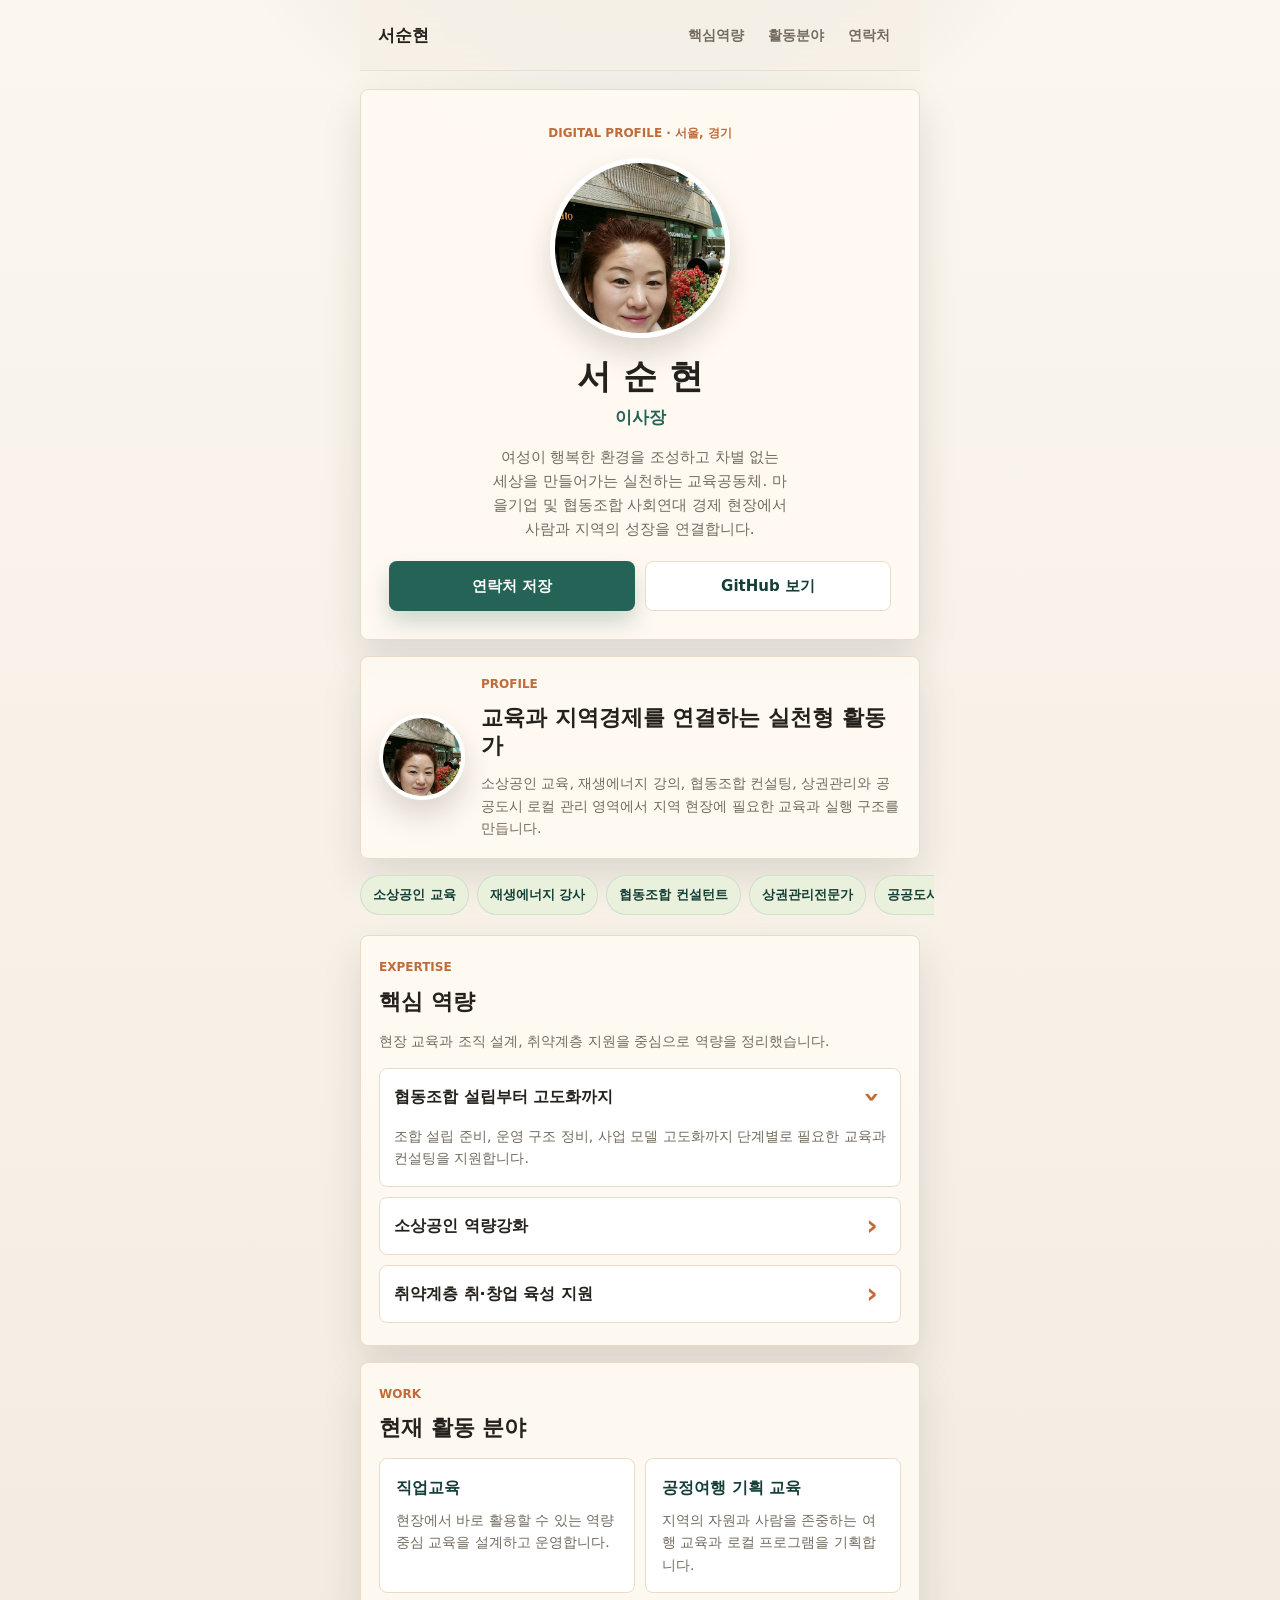
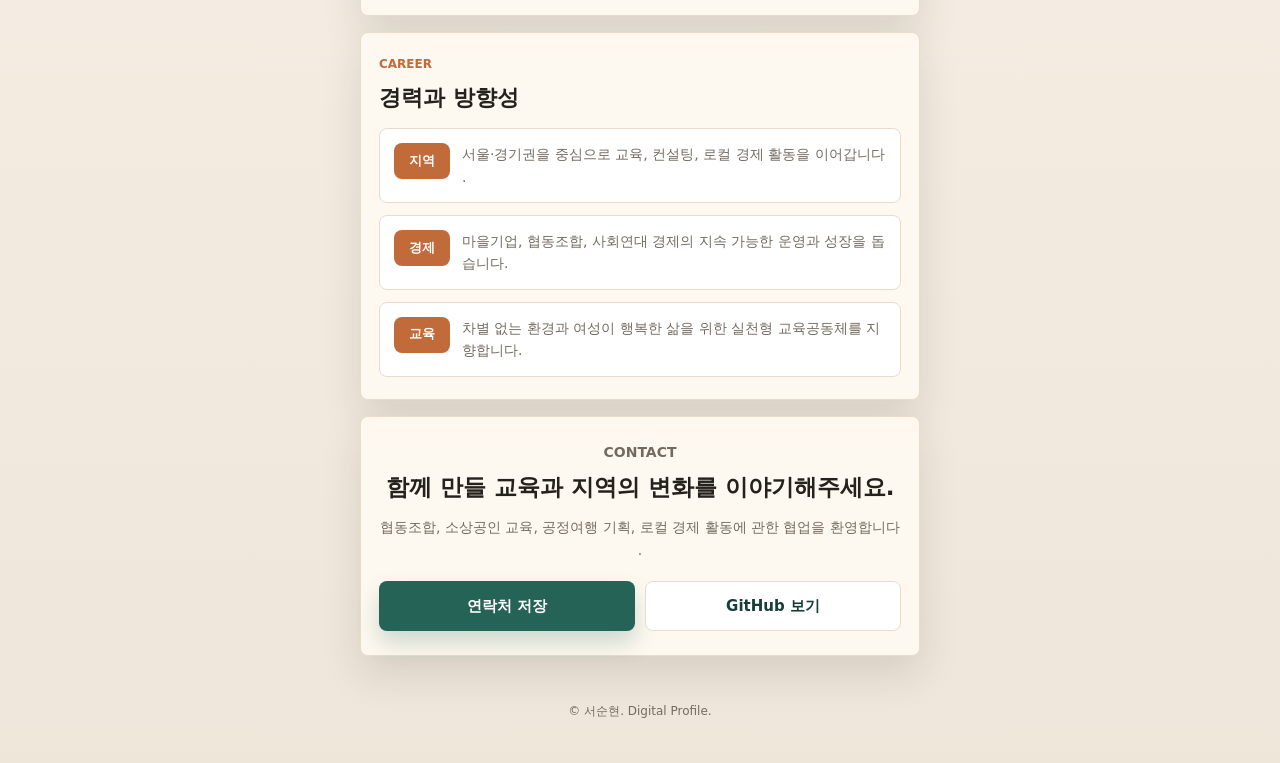
==== yhplus_190403.github.io/index.html @ 054282a0 "Add 서순현 profile page" ====
<!doctype html>
<html lang="ko">
  <head>
    <meta charset="utf-8" />
    <meta name="viewport" content="width=device-width, initial-scale=1" />
    <meta name="robots" content="index, follow" />
    <title>서순현 이사장 | 디지털 프로필</title>
    <meta
      name="description"
      content="서울·경기에서 직업교육, 공정여행 기획 교육, 협동조합 컨설팅, 소상공인 역량강화를 실천하는 서순현 이사장의 디지털 프로필입니다."
    />
    <link rel="canonical" href="https://domino7234.github.io/yhplus_190403.github.io/" />

    <meta property="og:title" content="서순현 이사장 | 디지털 프로필" />
    <meta
      property="og:description"
      content="여성이 행복한 환경과 차별 없는 세상을 만들어가는 실천형 교육공동체 활동가 서순현의 디지털 명함입니다."
    />
    <meta property="og:type" content="profile" />
    <meta property="og:url" content="https://domino7234.github.io/yhplus_190403.github.io/" />
    <meta property="og:image" content="https://domino7234.github.io/yhplus_190403.github.io/assets/profile-photo.png" />

    <!-- 네이버 서치어드바이저 소유확인 meta 태그를 여기에 추가하세요. -->
    <!-- Google Search Console 소유확인 meta 태그를 여기에 추가하세요. -->

    <link rel="stylesheet" href="./style.css" />
  </head>
  <body>
    <header class="site-header">
      <a class="brand" href="#home" aria-label="홈으로 이동">서순현</a>
      <button class="menu-button" type="button" aria-expanded="false" aria-controls="site-nav">
        <span></span>
        <span></span>
        <span></span>
      </button>
      <nav id="site-nav" class="site-nav" aria-label="주요 메뉴">
        <a href="#expertise">핵심역량</a>
        <a href="#work">활동분야</a>
        <a href="#contact">연락처</a>
      </nav>
    </header>

    <main id="home" class="page-shell">
      <section class="hero-card">
        <p class="eyebrow">Digital Profile · 서울, 경기</p>
        <div class="hero-photo photo-frame">
          <img
            src="./assets/profile-photo.png"
            alt="서순현 이사장 프로필 사진"
            data-fallback-initial="서"
          />
        </div>
        <h1>서 순 현</h1>
        <p class="role">이사장</p>
        <p class="lead">
          여성이 행복한 환경을 조성하고 차별 없는 세상을 만들어가는 실천하는 교육공동체.
          마을기업 및 협동조합 사회연대 경제 현장에서 사람과 지역의 성장을 연결합니다.
        </p>
        <div class="hero-actions" aria-label="주요 링크">
          <a class="button primary" href="./contact.vcf" download>연락처 저장</a>
          <a
            class="button ghost"
            href="https://github.com/Domino7234/yhplus_190403"
            target="_blank"
            rel="noopener noreferrer"
          >
            GitHub 보기
          </a>
        </div>
      </section>

      <section class="profile-section" aria-labelledby="profile-title">
        <div class="profile-photo photo-frame compact">
          <img src="./assets/profile-photo.png" alt="서순현 이사장 소개 사진" data-fallback-initial="서" />
        </div>
        <div>
          <p class="section-kicker">Profile</p>
          <h2 id="profile-title">교육과 지역경제를 연결하는 실천형 활동가</h2>
          <p>
            소상공인 교육, 재생에너지 강의, 협동조합 컨설팅, 상권관리와 공공도시 로컬 관리 영역에서
            지역 현장에 필요한 교육과 실행 구조를 만듭니다.
          </p>
        </div>
      </section>

      <section class="keyword-strip" aria-label="주요 키워드">
        <span>소상공인 교육</span>
        <span>재생에너지 강사</span>
        <span>협동조합 컨설턴트</span>
        <span>상권관리전문가</span>
        <span>공공도시 로컬 관리자</span>
      </section>

      <section id="expertise" class="content-section">
        <p class="section-kicker">Expertise</p>
        <h2>핵심 역량</h2>
        <p class="section-desc">현장 교육과 조직 설계, 취약계층 지원을 중심으로 역량을 정리했습니다.</p>

        <div class="accordion-list">
          <article class="accordion-item open">
            <button class="accordion-trigger" type="button" aria-expanded="true">
              <span>협동조합 설립부터 고도화까지</span>
              <span class="chevron">›</span>
            </button>
            <div class="accordion-panel">
              <p>조합 설립 준비, 운영 구조 정비, 사업 모델 고도화까지 단계별로 필요한 교육과 컨설팅을 지원합니다.</p>
            </div>
          </article>

          <article class="accordion-item">
            <button class="accordion-trigger" type="button" aria-expanded="false">
              <span>소상공인 역량강화</span>
              <span class="chevron">›</span>
            </button>
            <div class="accordion-panel">
              <p>지역 상권과 소상공인의 지속 가능한 운영을 위해 교육, 현장 진단, 실행 과제를 함께 설계합니다.</p>
            </div>
          </article>

          <article class="accordion-item">
            <button class="accordion-trigger" type="button" aria-expanded="false">
              <span>취약계층 취·창업 육성 지원</span>
              <span class="chevron">›</span>
            </button>
            <div class="accordion-panel">
              <p>취약계층의 일자리 진입과 창업 준비를 돕는 교육 과정과 지역 기반 성장 프로그램을 기획합니다.</p>
            </div>
          </article>
        </div>
      </section>

      <section id="work" class="content-section">
        <p class="section-kicker">Work</p>
        <h2>현재 활동 분야</h2>
        <div class="card-grid">
          <article class="info-card">
            <strong>직업교육</strong>
            <p>현장에서 바로 활용할 수 있는 역량 중심 교육을 설계하고 운영합니다.</p>
          </article>
          <article class="info-card">
            <strong>공정여행 기획 교육</strong>
            <p>지역의 자원과 사람을 존중하는 여행 교육과 로컬 프로그램을 기획합니다.</p>
          </article>
        </div>
      </section>

      <section class="content-section">
        <p class="section-kicker">Career</p>
        <h2>경력과 방향성</h2>
        <div class="timeline">
          <div class="timeline-item">
            <span>지역</span>
            <p>서울·경기권을 중심으로 교육, 컨설팅, 로컬 경제 활동을 이어갑니다.</p>
          </div>
          <div class="timeline-item">
            <span>경제</span>
            <p>마을기업, 협동조합, 사회연대 경제의 지속 가능한 운영과 성장을 돕습니다.</p>
          </div>
          <div class="timeline-item">
            <span>교육</span>
            <p>차별 없는 환경과 여성이 행복한 삶을 위한 실천형 교육공동체를 지향합니다.</p>
          </div>
        </div>
      </section>

      <section id="contact" class="contact-card">
        <p class="section-kicker">Contact</p>
        <h2>함께 만들 교육과 지역의 변화를 이야기해주세요.</h2>
        <p>협동조합, 소상공인 교육, 공정여행 기획, 로컬 경제 활동에 관한 협업을 환영합니다.</p>
        <div class="hero-actions">
          <a class="button primary" href="./contact.vcf" download>연락처 저장</a>
          <a
            class="button ghost"
            href="https://github.com/Domino7234/yhplus_190403"
            target="_blank"
            rel="noopener noreferrer"
          >
            GitHub 보기
          </a>
        </div>
      </section>
    </main>

    <footer class="site-footer">
      <p>© 서순현. Digital Profile.</p>
    </footer>

    <script src="./script.js"></script>
  </body>
</html>
---- yhplus_190403.github.io/style.css ----
:root {
  --bg: #f6f0e7;
  --paper: #fffaf2;
  --ink: #25211c;
  --muted: #746b60;
  --line: #eadcc9;
  --brand: #256356;
  --brand-dark: #143e37;
  --accent: #c16a3a;
  --soft: #e9f1dc;
  --shadow: 0 18px 40px rgba(37, 33, 28, 0.12);
}

* {
  box-sizing: border-box;
}

html {
  scroll-behavior: smooth;
}

body {
  margin: 0;
  color: var(--ink);
  background:
    radial-gradient(circle at 50% -12%, rgba(37, 99, 86, 0.18), transparent 30rem),
    linear-gradient(180deg, #fbf6ee 0%, var(--bg) 45%, #efe6da 100%);
  font-family: "Pretendard", "Apple SD Gothic Neo", "Noto Sans KR", system-ui, sans-serif;
  line-height: 1.6;
  overflow-x: hidden;
}

a {
  color: inherit;
  text-decoration: none;
}

.site-header {
  position: sticky;
  top: 0;
  z-index: 10;
  display: flex;
  align-items: center;
  justify-content: space-between;
  width: min(100%, 520px);
  margin: 0 auto;
  padding: 14px 18px;
  background: rgba(246, 240, 231, 0.86);
  border-bottom: 1px solid rgba(234, 220, 201, 0.8);
  backdrop-filter: blur(16px);
}

.brand {
  font-size: 17px;
  font-weight: 800;
  letter-spacing: 0;
}

.menu-button {
  display: inline-grid;
  place-items: center;
  gap: 4px;
  width: 44px;
  height: 44px;
  padding: 0;
  background: var(--paper);
  border: 1px solid var(--line);
  border-radius: 8px;
  box-shadow: 0 8px 18px rgba(37, 33, 28, 0.08);
}

.menu-button span {
  display: block;
  width: 18px;
  height: 2px;
  background: var(--ink);
  border-radius: 99px;
}

.site-nav {
  position: absolute;
  top: 64px;
  right: 14px;
  display: none;
  min-width: 156px;
  padding: 8px;
  background: var(--paper);
  border: 1px solid var(--line);
  border-radius: 8px;
  box-shadow: var(--shadow);
}

.site-nav.open {
  display: grid;
}

.site-nav a {
  min-height: 44px;
  padding: 10px 12px;
  border-radius: 7px;
  color: var(--muted);
  font-size: 14px;
  font-weight: 700;
}

.site-nav a:hover,
.site-nav a:focus-visible {
  background: var(--soft);
  color: var(--brand-dark);
}

.page-shell {
  width: min(100% - 28px, 520px);
  margin: 0 auto;
  padding: 18px 0 34px;
}

.hero-card,
.profile-section,
.content-section,
.contact-card {
  background: rgba(255, 250, 242, 0.94);
  border: 1px solid var(--line);
  border-radius: 8px;
  box-shadow: var(--shadow);
}

.hero-card {
  display: grid;
  grid-template-columns: minmax(0, 1fr);
  justify-items: center;
  padding: 26px 20px 22px;
  text-align: center;
  overflow: hidden;
}

.hero-card > * {
  min-width: 0;
  max-width: 100%;
}

.eyebrow,
.section-kicker {
  margin: 0 0 10px;
  color: var(--accent);
  font-size: 12px;
  font-weight: 800;
  letter-spacing: 0;
  text-transform: uppercase;
}

.photo-frame {
  position: relative;
  display: grid;
  place-items: center;
  width: 180px;
  height: 180px;
  margin: 4px auto 18px;
  overflow: hidden;
  background: linear-gradient(135deg, var(--soft), #fff2df);
  border: 5px solid #fff;
  border-radius: 50%;
  box-shadow: 0 16px 30px rgba(37, 33, 28, 0.16);
}

.photo-frame::after {
  content: attr(data-initial);
  display: none;
  color: var(--brand-dark);
  font-size: 56px;
  font-weight: 900;
}

.photo-frame.is-missing::after {
  display: block;
}

.photo-frame img {
  width: 100%;
  height: 100%;
  object-fit: cover;
  object-position: 50% 38%;
  transform: scale(1.2);
}

.photo-frame.is-missing img {
  display: none;
}

.compact {
  width: 86px;
  height: 86px;
  min-width: 86px;
  margin: 0;
  border-width: 4px;
}

.compact::after {
  font-size: 30px;
}

h1,
h2,
p {
  word-break: break-all;
  overflow-wrap: break-word;
  line-break: anywhere;
}

h1 {
  margin: 0;
  font-size: 34px;
  line-height: 1.18;
  letter-spacing: 0;
}

h2 {
  margin: 0 0 12px;
  font-size: 22px;
  line-height: 1.28;
  letter-spacing: 0;
}

.role {
  margin: 8px 0 14px;
  color: var(--brand);
  font-size: 17px;
  font-weight: 800;
}

.lead {
  width: 100%;
  max-width: 31ch;
  margin: 0;
  color: var(--muted);
  font-size: 15px;
}

.hero-actions {
  display: grid;
  grid-template-columns: 1fr;
  gap: 10px;
  width: 100%;
  margin-top: 20px;
}

.button {
  display: inline-flex;
  align-items: center;
  justify-content: center;
  min-height: 48px;
  padding: 12px 16px;
  border: 1px solid transparent;
  border-radius: 8px;
  font-size: 15px;
  font-weight: 800;
}

.button.primary {
  color: #fff;
  background: var(--brand);
  box-shadow: 0 12px 22px rgba(37, 99, 86, 0.22);
}

.button.ghost {
  color: var(--brand-dark);
  background: #fff;
  border-color: var(--line);
}

.profile-section {
  display: flex;
  gap: 16px;
  align-items: center;
  margin-top: 16px;
  padding: 18px;
}

.profile-section > div:last-child {
  min-width: 0;
}

.profile-section p:last-child {
  margin: 0;
  color: var(--muted);
  font-size: 14px;
}

.keyword-strip {
  display: flex;
  gap: 8px;
  margin: 16px -14px 0;
  padding: 0 14px 4px;
  overflow-x: auto;
  scrollbar-width: none;
}

.keyword-strip::-webkit-scrollbar {
  display: none;
}

.keyword-strip span {
  flex: 0 0 auto;
  padding: 9px 12px;
  color: var(--brand-dark);
  background: var(--soft);
  border: 1px solid rgba(37, 99, 86, 0.12);
  border-radius: 999px;
  font-size: 13px;
  font-weight: 800;
}

.content-section {
  margin-top: 16px;
  padding: 22px 18px;
}

.section-desc,
.content-section > p:not(.section-kicker),
.contact-card p {
  color: var(--muted);
  font-size: 14px;
}

.accordion-list {
  display: grid;
  gap: 10px;
  margin-top: 16px;
}

.accordion-item {
  overflow: hidden;
  background: #fff;
  border: 1px solid var(--line);
  border-radius: 8px;
}

.accordion-trigger {
  display: flex;
  align-items: center;
  justify-content: space-between;
  width: 100%;
  min-height: 54px;
  padding: 14px;
  color: var(--ink);
  background: transparent;
  border: 0;
  text-align: left;
  font: inherit;
  font-weight: 900;
}

.chevron {
  display: inline-grid;
  place-items: center;
  width: 28px;
  height: 28px;
  color: var(--accent);
  font-size: 28px;
  line-height: 1;
  transition: transform 180ms ease;
}

.accordion-item.open .chevron {
  transform: rotate(90deg);
}

.accordion-panel {
  display: none;
  padding: 0 14px 16px;
  color: var(--muted);
  font-size: 14px;
}

.accordion-item.open .accordion-panel {
  display: block;
}

.accordion-panel p {
  margin: 0;
}

.card-grid {
  display: grid;
  gap: 10px;
  margin-top: 16px;
}

.info-card {
  padding: 16px;
  background: #fff;
  border: 1px solid var(--line);
  border-radius: 8px;
}

.info-card strong {
  display: block;
  margin-bottom: 8px;
  color: var(--brand-dark);
  font-size: 16px;
}

.info-card p {
  margin: 0;
  color: var(--muted);
  font-size: 14px;
}

.timeline {
  display: grid;
  gap: 12px;
  margin-top: 16px;
}

.timeline-item {
  display: grid;
  grid-template-columns: 56px 1fr;
  gap: 12px;
  align-items: start;
  padding: 14px;
  background: #fff;
  border: 1px solid var(--line);
  border-radius: 8px;
}

.timeline-item span {
  display: inline-grid;
  place-items: center;
  min-height: 36px;
  color: #fff;
  background: var(--accent);
  border-radius: 8px;
  font-size: 13px;
  font-weight: 900;
}

.timeline-item p {
  margin: 0;
  color: var(--muted);
  font-size: 14px;
}

.contact-card {
  margin-top: 16px;
  padding: 24px 18px;
  text-align: center;
}

.contact-card h2 {
  font-size: 23px;
}

.site-footer {
  width: min(100% - 28px, 520px);
  margin: 0 auto;
  padding: 0 0 30px;
  color: var(--muted);
  text-align: center;
  font-size: 12px;
}

@media (min-width: 620px) {
  .site-header,
  .page-shell,
  .site-footer {
    width: min(100% - 40px, 560px);
  }

  .menu-button {
    display: none;
  }

  .site-nav {
    position: static;
    display: flex;
    min-width: 0;
    padding: 0;
    background: transparent;
    border: 0;
    box-shadow: none;
  }

  .site-nav a {
    min-height: 40px;
  }

  .hero-card {
    padding: 34px 28px 28px;
  }

  .hero-actions {
    grid-template-columns: 1fr 1fr;
  }

  .card-grid {
    grid-template-columns: 1fr 1fr;
  }
}
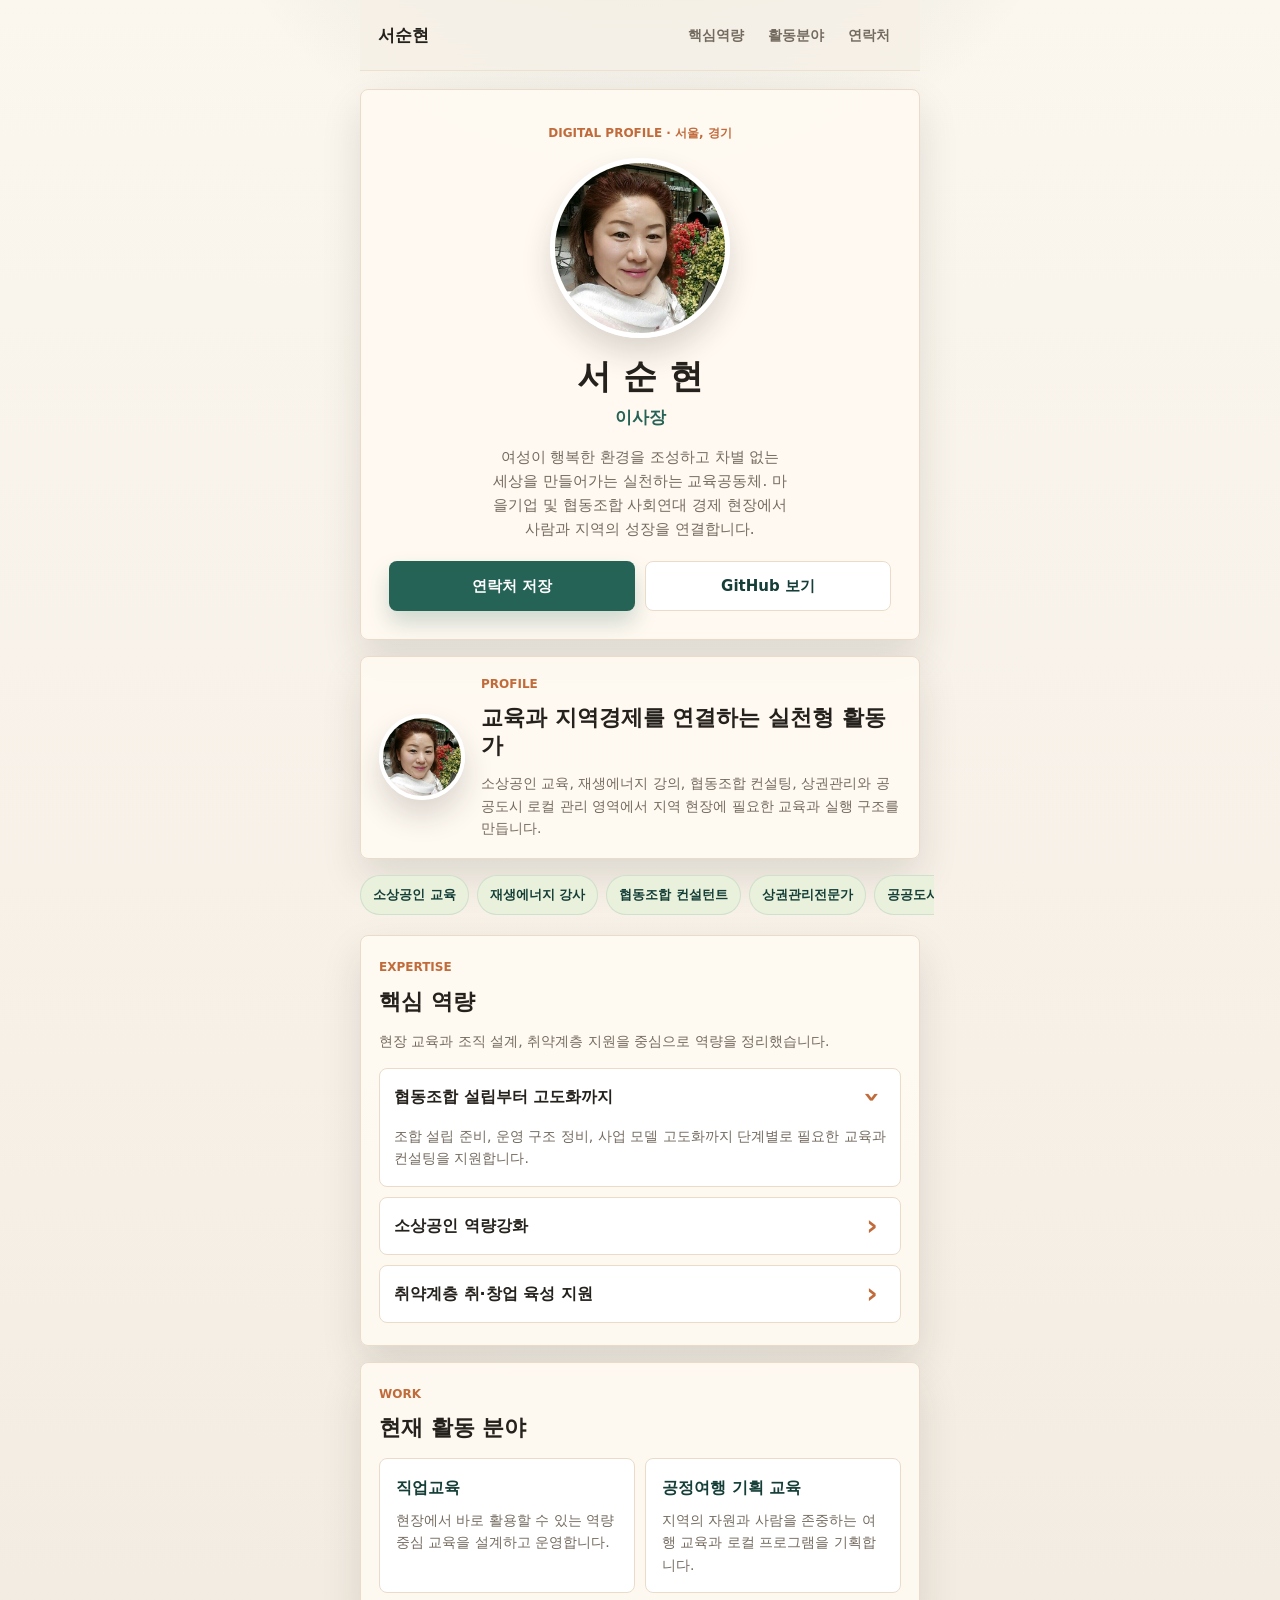
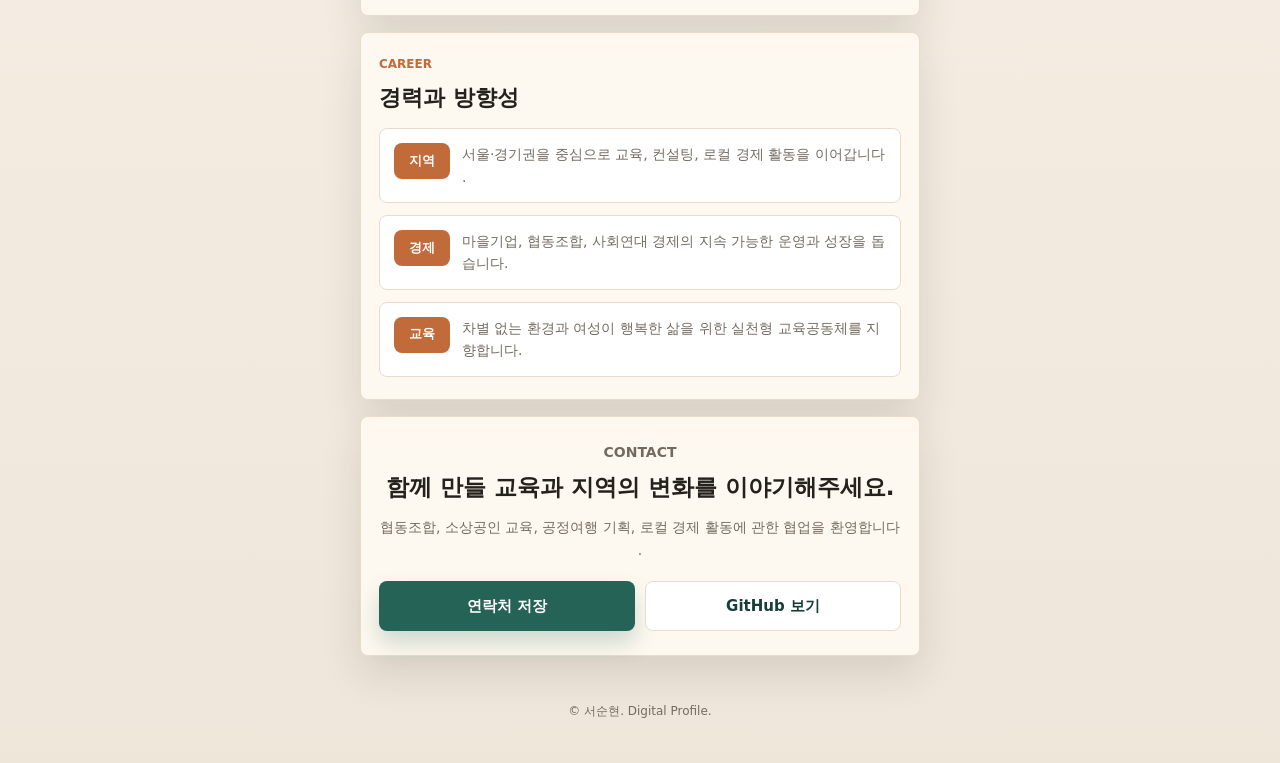
==== commit 557e899a: "Update 서순현 profile photo" ====
--- a/yhplus_190403.github.io/index.html
+++ b/yhplus_190403.github.io/index.html
@@ -18,7 +18,7 @@
     />
     <meta property="og:type" content="profile" />
     <meta property="og:url" content="https://domino7234.github.io/yhplus_190403.github.io/" />
-    <meta property="og:image" content="https://domino7234.github.io/yhplus_190403.github.io/assets/profile-photo.png" />
+    <meta property="og:image" content="https://domino7234.github.io/yhplus_190403.github.io/assets/profile-photo.jpg" />
 
     <!-- 네이버 서치어드바이저 소유확인 meta 태그를 여기에 추가하세요. -->
     <!-- Google Search Console 소유확인 meta 태그를 여기에 추가하세요. -->
@@ -45,7 +45,7 @@
         <p class="eyebrow">Digital Profile · 서울, 경기</p>
         <div class="hero-photo photo-frame">
           <img
-            src="./assets/profile-photo.png"
+            src="./assets/profile-photo.jpg"
             alt="서순현 이사장 프로필 사진"
             data-fallback-initial="서"
           />
@@ -71,7 +71,7 @@
 
       <section class="profile-section" aria-labelledby="profile-title">
         <div class="profile-photo photo-frame compact">
-          <img src="./assets/profile-photo.png" alt="서순현 이사장 소개 사진" data-fallback-initial="서" />
+          <img src="./assets/profile-photo.jpg" alt="서순현 이사장 소개 사진" data-fallback-initial="서" />
         </div>
         <div>
           <p class="section-kicker">Profile</p>
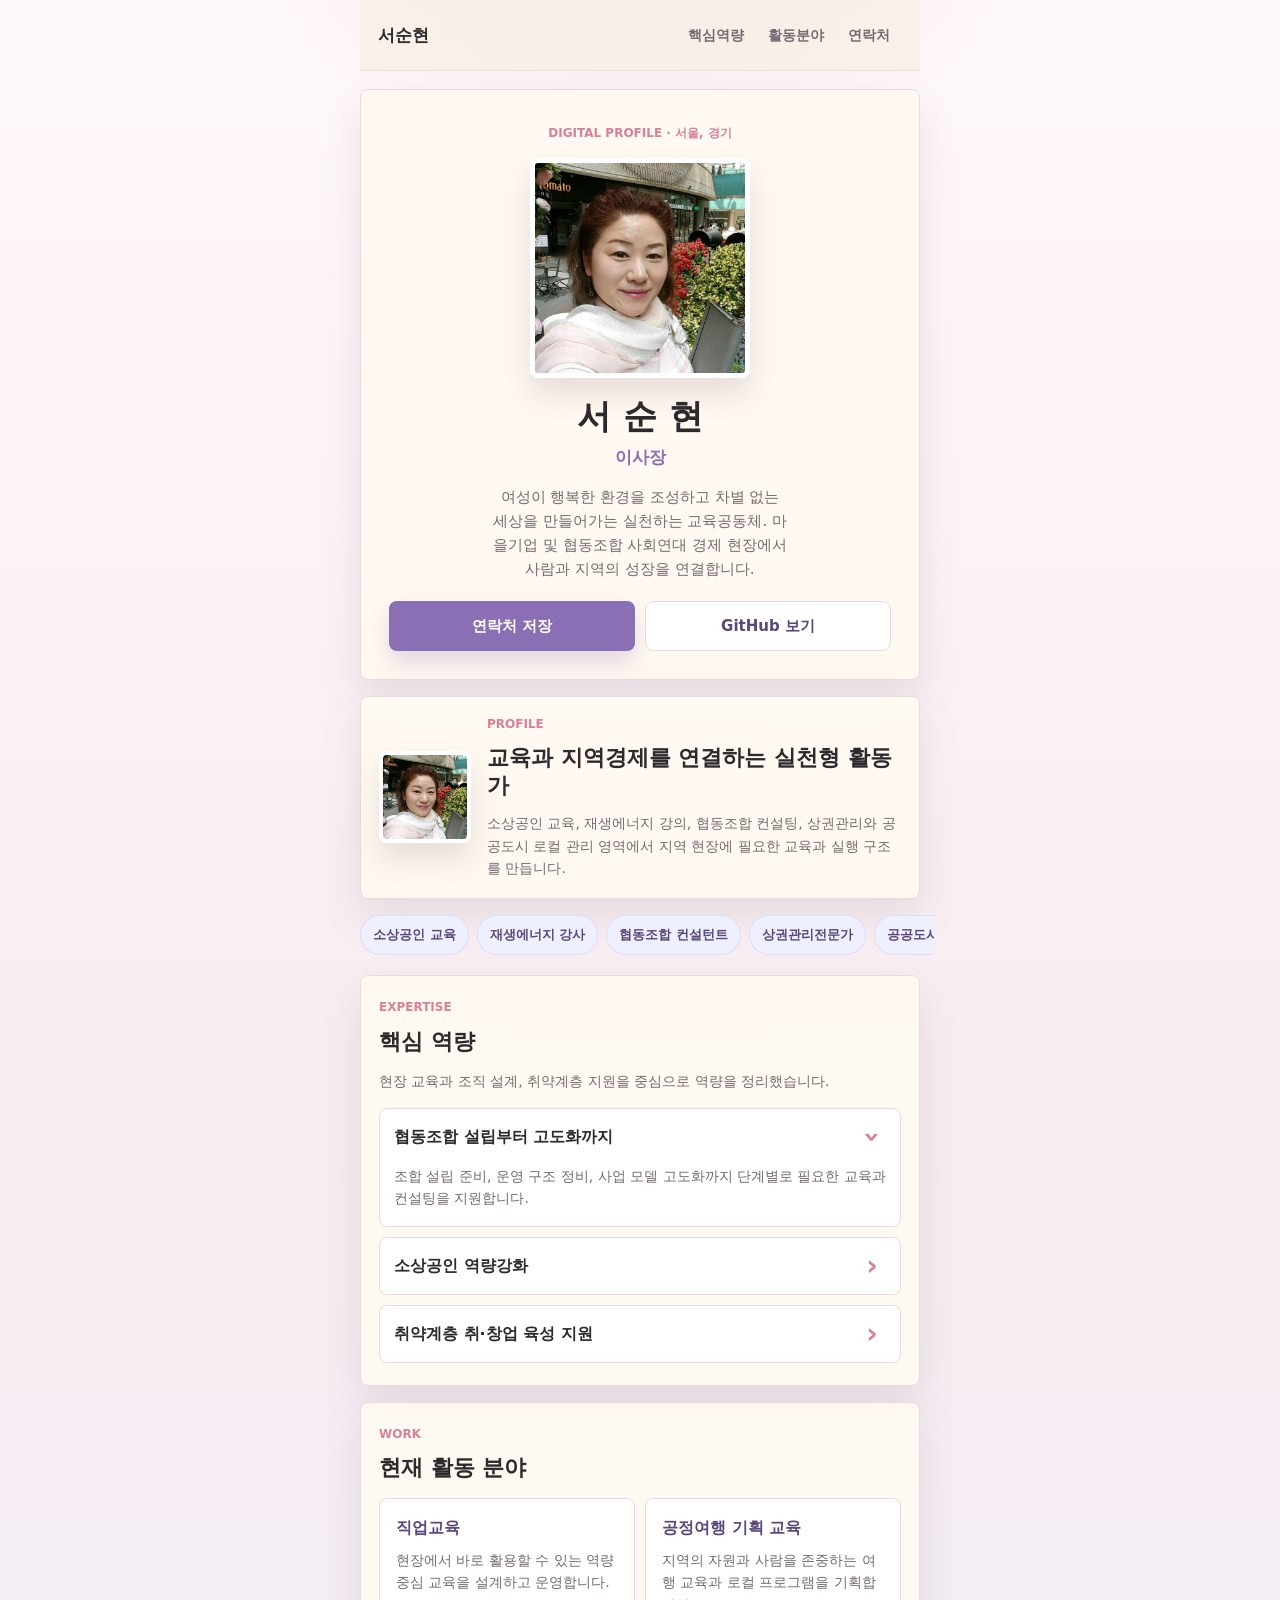
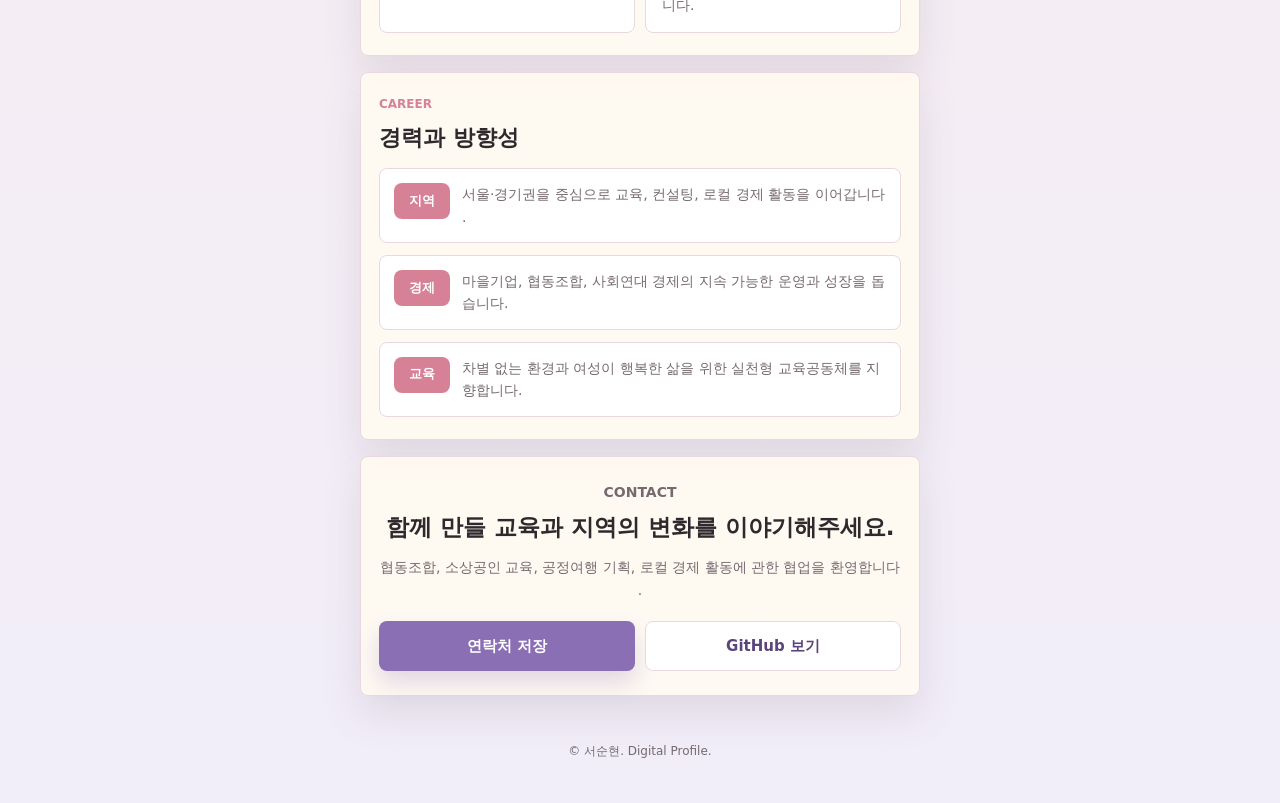
==== commit 08d2d892: "Bust CSS cache for pastel styling" ====
--- a/yhplus_190403.github.io/index.html
+++ b/yhplus_190403.github.io/index.html
@@ -23,7 +23,7 @@
     <!-- 네이버 서치어드바이저 소유확인 meta 태그를 여기에 추가하세요. -->
     <!-- Google Search Console 소유확인 meta 태그를 여기에 추가하세요. -->
 
-    <link rel="stylesheet" href="./style.css" />
+    <link rel="stylesheet" href="./style.css?v=20260624pastel" />
   </head>
   <body>
     <header class="site-header">
--- a/yhplus_190403.github.io/style.css
+++ b/yhplus_190403.github.io/style.css
@@ -1,14 +1,14 @@
 :root {
-  --bg: #f6f0e7;
-  --paper: #fffaf2;
-  --ink: #25211c;
-  --muted: #746b60;
-  --line: #eadcc9;
-  --brand: #256356;
-  --brand-dark: #143e37;
-  --accent: #c16a3a;
-  --soft: #e9f1dc;
-  --shadow: 0 18px 40px rgba(37, 33, 28, 0.12);
+  --bg: #f7edf1;
+  --paper: #fffafb;
+  --ink: #2e292c;
+  --muted: #756a70;
+  --line: #ead8df;
+  --brand: #8a6fb5;
+  --brand-dark: #5a467a;
+  --accent: #d68196;
+  --soft: #eef0ff;
+  --shadow: 0 18px 40px rgba(103, 76, 93, 0.13);
 }
 
 * {
@@ -23,8 +23,8 @@
   margin: 0;
   color: var(--ink);
   background:
-    radial-gradient(circle at 50% -12%, rgba(37, 99, 86, 0.18), transparent 30rem),
-    linear-gradient(180deg, #fbf6ee 0%, var(--bg) 45%, #efe6da 100%);
+    radial-gradient(circle at 50% -12%, rgba(214, 129, 150, 0.22), transparent 30rem),
+    linear-gradient(180deg, #fff8fb 0%, var(--bg) 45%, #f1edf9 100%);
   font-family: "Pretendard", "Apple SD Gothic Neo", "Noto Sans KR", system-ui, sans-serif;
   line-height: 1.6;
   overflow-x: hidden;
@@ -153,14 +153,14 @@
   position: relative;
   display: grid;
   place-items: center;
-  width: 180px;
-  height: 180px;
+  width: min(100%, 220px);
+  aspect-ratio: 1 / 1;
   margin: 4px auto 18px;
   overflow: hidden;
-  background: linear-gradient(135deg, var(--soft), #fff2df);
+  background: linear-gradient(135deg, var(--soft), #fff0f5);
   border: 5px solid #fff;
-  border-radius: 50%;
-  box-shadow: 0 16px 30px rgba(37, 33, 28, 0.16);
+  border-radius: 8px;
+  box-shadow: 0 16px 30px rgba(103, 76, 93, 0.16);
 }
 
 .photo-frame::after {
@@ -178,9 +178,9 @@
 .photo-frame img {
   width: 100%;
   height: 100%;
-  object-fit: cover;
-  object-position: 50% 38%;
-  transform: scale(1.2);
+  object-fit: contain;
+  object-position: center;
+  transform: none;
 }
 
 .photo-frame.is-missing img {
@@ -188,9 +188,9 @@
 }
 
 .compact {
-  width: 86px;
-  height: 86px;
-  min-width: 86px;
+  width: 92px;
+  height: 92px;
+  min-width: 92px;
   margin: 0;
   border-width: 4px;
 }
@@ -259,7 +259,7 @@
 .button.primary {
   color: #fff;
   background: var(--brand);
-  box-shadow: 0 12px 22px rgba(37, 99, 86, 0.22);
+  box-shadow: 0 12px 22px rgba(138, 111, 181, 0.24);
 }
 
 .button.ghost {
@@ -304,7 +304,7 @@
   padding: 9px 12px;
   color: var(--brand-dark);
   background: var(--soft);
-  border: 1px solid rgba(37, 99, 86, 0.12);
+  border: 1px solid rgba(138, 111, 181, 0.14);
   border-radius: 999px;
   font-size: 13px;
   font-weight: 800;
